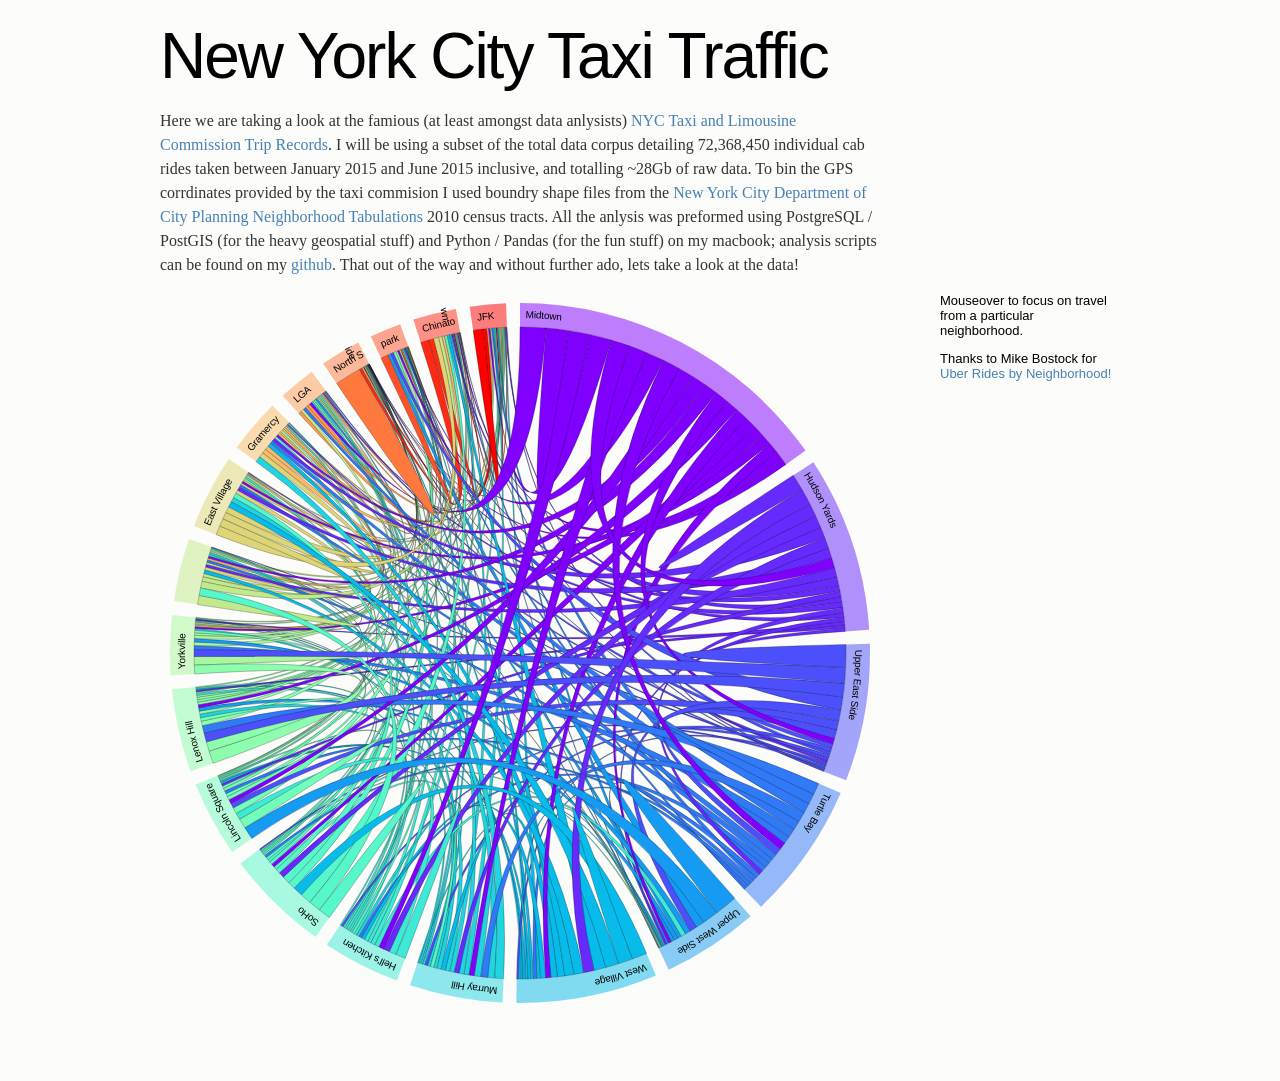
==== html/chord_example/chord.html @ 4a76f4fc "Added intro info" ====
<!DOCTYPE html>
<meta charset="utf-8">
<title>NYC Traffic Analysis</title>
<style>

@import url(style.css);
 
#circle circle {
fill: none;
pointer-events: all;
}
 
.group path {
fill-opacity: .5;
}
 
path.chord {
stroke: #000;
stroke-width: .25px;
}
 
#circle:hover path.fade {
display: none;
}
 
</style>
 
 
<h1>New York City Taxi Traffic</h1>

<p>
Here we are taking a look at the famious (at least amongst data anlysists) <a href=http://www.nyc.gov/html/tlc/html/about/trip_record_data.shtml> NYC Taxi and Limousine Commission Trip Records</a>. I will be using a subset of the total data corpus detailing 72,368,450 individual cab rides taken between January 2015 and June 2015 inclusive, and totalling ~28Gb of raw data. To bin the GPS corrdinates provided by the taxi commision I used boundry shape files from the <a href='http://www1.nyc.gov/site/planning/data-maps/open-data.page#other'>New York City Department of City Planning Neighborhood Tabulations</a> 2010 census tracts. All the anlysis was preformed using PostgreSQL / PostGIS (for the heavy geospatial stuff) and Python / Pandas (for the fun stuff) on my macbook; analysis scripts can be found on my <a href='https://github.com/jfried23/nyc_taxi'>github</a>. That out of the way and without further ado, lets take a look at the data!     
</p>
 
<div id = 'chord'>
	<aside>Mouseover to focus on travel from a particular neighborhood.
	<p>Thanks to Mike Bostock for <a href="http://bost.ocks.org/mike/uberdata/">Uber Rides by Neighborhood!</a></p>
	</aside>
 </div>
 
<script src="./d3.v3.min.js"></script>
<script>
 
	var width = 720,
	height = 720,
	outerRadius = Math.min(width, height) / 2 - 10,
	innerRadius = outerRadius - 24;
 
	var formatPercent = d3.format(".1%");
 
	var arc = d3.svg.arc()
				.innerRadius(innerRadius)
				.outerRadius(outerRadius);
 
	var layout = d3.layout.chord()
				   .padding(.04)
				   .sortSubgroups(d3.descending)
				   .sortChords(d3.ascending);
 
var path = d3.svg.chord()
.radius(innerRadius);
 
var svg = d3.select("#chord").append("svg")
.attr("width", width)
.attr("height", height)
.append("g")
.attr("id", "circle")
.attr("transform", "translate(" + width / 2 + "," + height / 2 + ")");
 
svg.append("circle")
.attr("r", outerRadius);
 
d3.csv("borro.csv", function(cities) {
d3.json("matrix.json", function(matrix) {
 
// Compute the chord layout.
layout.matrix(matrix);
 
// Add a group per neighborhood.
var group = svg.selectAll(".group")
.data(layout.groups)
.enter().append("g")
.attr("class", "group")
.on("mouseover", mouseover);
 
// Add a mouseover title.
 group.append("title").text(function(d, i) {
 return cities[i].name + ": " + formatPercent(d.value) + " of origins";
 });
 
// Add the group arc.
var groupPath = group.append("path")
.attr("id", function(d, i) { return "group" + i; })
.attr("d", arc)
.style("fill", function(d, i) { return cities[i].color; });
 
// Add a text label.
var groupText = group.append("text")
.attr("x", 6)
.attr("dy", 15);
 
groupText.append("textPath")
.attr("xlink:href", function(d, i) { return "#group" + i; })
.text(function(d, i) { return cities[i].name; });
 
// Remove the labels that don't fit. :(
groupText.filter(function(d, i) { return groupPath[0][i].getTotalLength() / 2 - 16 < this.getComputedTextLength(); })
.remove();
 
// Add the chords.
var chord = svg.selectAll(".chord")
.data(layout.chords)
.enter().append("path")
.attr("class", "chord")
.style("fill", function(d) { return cities[d.source.index].color; })
.attr("d", path);
 
// Add an elaborate mouseover title for each chord.
 chord.append("title").text(function(d) {
 return cities[d.source.index].name
 + " → " + cities[d.target.index].name
 + ": " + formatPercent(d.source.value)
 + "\n" + cities[d.target.index].name
 + " → " + cities[d.source.index].name
 + ": " + formatPercent(d.target.value);
 });
 
function mouseover(d, i) {
chord.classed("fade", function(p) {
return p.source.index != i
&& p.target.index != i;
});
}
});
});
 
</script>
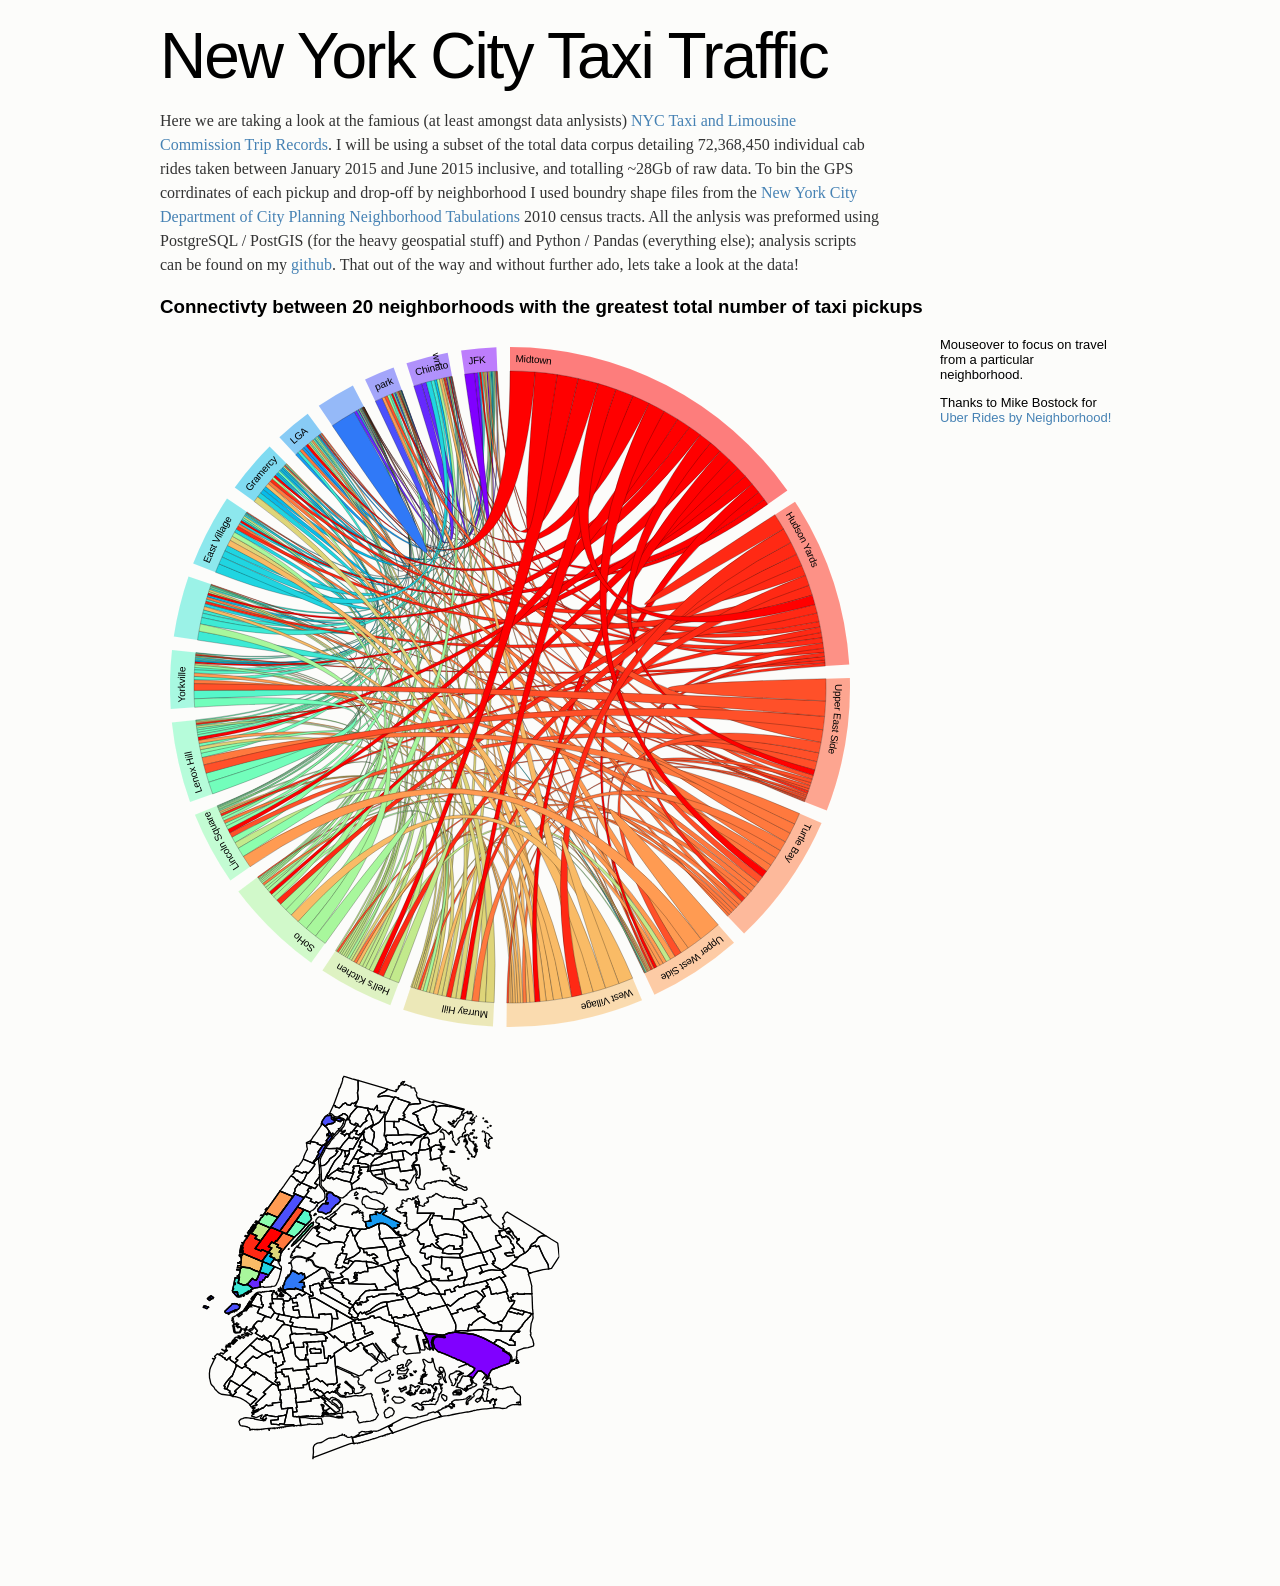
==== commit 4d04d252: "added map" ====
--- a/html/chord_example/chord.html
+++ b/html/chord_example/chord.html
@@ -29,20 +29,31 @@
 <h1>New York City Taxi Traffic</h1>
 
 <p>
-Here we are taking a look at the famious (at least amongst data anlysists) <a href=http://www.nyc.gov/html/tlc/html/about/trip_record_data.shtml> NYC Taxi and Limousine Commission Trip Records</a>. I will be using a subset of the total data corpus detailing 72,368,450 individual cab rides taken between January 2015 and June 2015 inclusive, and totalling ~28Gb of raw data. To bin the GPS corrdinates provided by the taxi commision I used boundry shape files from the <a href='http://www1.nyc.gov/site/planning/data-maps/open-data.page#other'>New York City Department of City Planning Neighborhood Tabulations</a> 2010 census tracts. All the anlysis was preformed using PostgreSQL / PostGIS (for the heavy geospatial stuff) and Python / Pandas (for the fun stuff) on my macbook; analysis scripts can be found on my <a href='https://github.com/jfried23/nyc_taxi'>github</a>. That out of the way and without further ado, lets take a look at the data!     
+Here we are taking a look at the famious (at least amongst data anlysists) <a href=http://www.nyc.gov/html/tlc/html/about/trip_record_data.shtml> NYC Taxi and Limousine Commission Trip Records</a>. I will be using a subset of the total data corpus detailing 72,368,450 individual cab rides taken between January 2015 and June 2015 inclusive, and totalling ~28Gb of raw data. To bin the GPS corrdinates of each pickup and drop-off by neighborhood I used boundry shape files from the <a href='http://www1.nyc.gov/site/planning/data-maps/open-data.page#other'>New York City Department of City Planning Neighborhood Tabulations</a> 2010 census tracts. All the anlysis was preformed using PostgreSQL / PostGIS (for the heavy geospatial stuff) and Python / Pandas (everything else); analysis scripts can be found on my <a href='https://github.com/jfried23/nyc_taxi'>github</a>. That out of the way and without further ado, lets take a look at the data!     
 </p>
  
+ <div id = 'ntrips'>
+ </div>
+
 <div id = 'chord'>
+	<h3>Connectivty between 20 neighborhoods with the greatest total number of taxi pickups</h3> 
 	<aside>Mouseover to focus on travel from a particular neighborhood.
+	<p>
 	<p>Thanks to Mike Bostock for <a href="http://bost.ocks.org/mike/uberdata/">Uber Rides by Neighborhood!</a></p>
+	</p>
 	</aside>
  </div>
+
+ <img src="mapTop20.svg" align='center',width="700">
+
+</p>
+
  
 <script src="./d3.v3.min.js"></script>
 <script>
  
-	var width = 720,
-	height = 720,
+	var width =700,
+	height = 700,
 	outerRadius = Math.min(width, height) / 2 - 10,
 	innerRadius = outerRadius - 24;
  
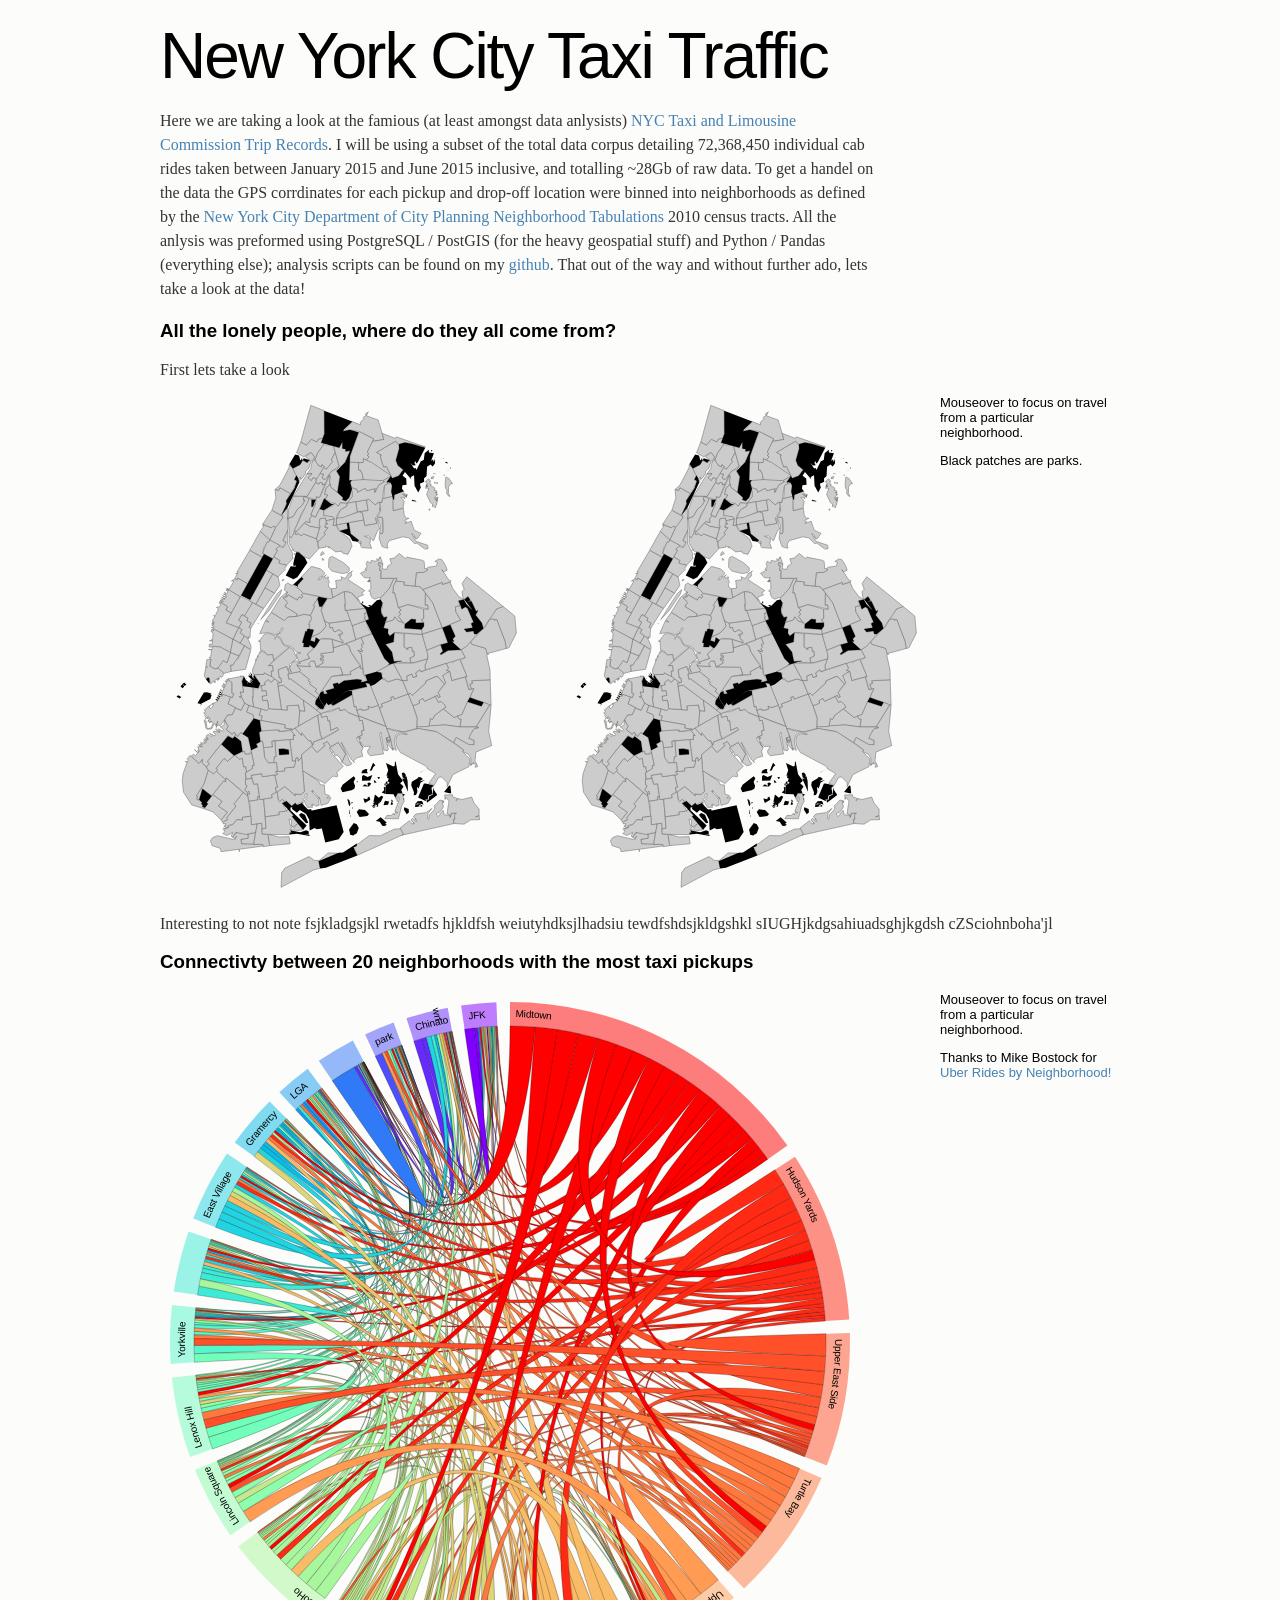
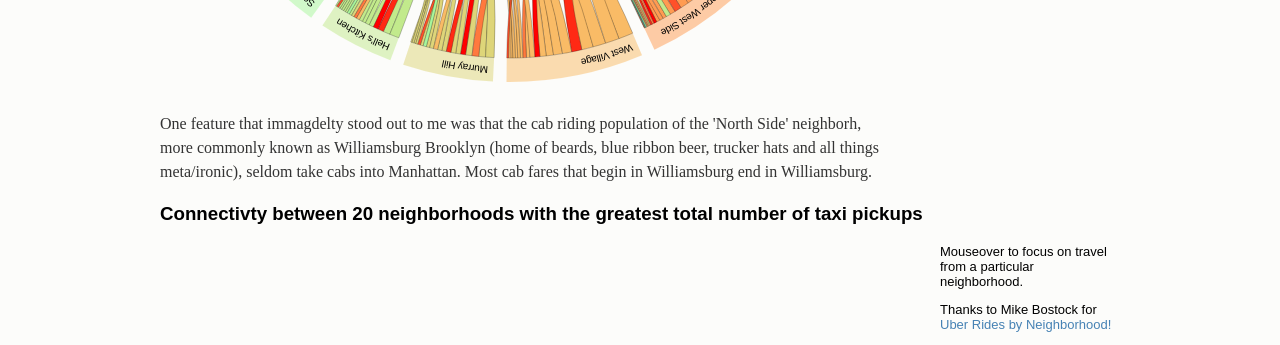
==== commit 27bef1fc: "Added data to make netflux map" ====
--- a/html/chord_example/chord.html
+++ b/html/chord_example/chord.html
@@ -22,20 +22,71 @@
 #circle:hover path.fade {
 display: none;
 }
- 
+
+
+ 	path.default 
+	{
+       		stroke-width: 0.5px;
+		fill: #ccc;
+  		stroke: #666
+ 	 }
+	path.selected
+	{
+	    stroke: black;
+    	stroke-width: 2.5px;
+		fill: #ccc;
+	}
+	path.park
+	{
+	    stroke: black;
+    	stroke-width: 2.5px;
+		fill: #F2F2F2;
+	}
+
+
+
 </style>
  
  
 <h1>New York City Taxi Traffic</h1>
 
 <p>
-Here we are taking a look at the famious (at least amongst data anlysists) <a href=http://www.nyc.gov/html/tlc/html/about/trip_record_data.shtml> NYC Taxi and Limousine Commission Trip Records</a>. I will be using a subset of the total data corpus detailing 72,368,450 individual cab rides taken between January 2015 and June 2015 inclusive, and totalling ~28Gb of raw data. To bin the GPS corrdinates of each pickup and drop-off by neighborhood I used boundry shape files from the <a href='http://www1.nyc.gov/site/planning/data-maps/open-data.page#other'>New York City Department of City Planning Neighborhood Tabulations</a> 2010 census tracts. All the anlysis was preformed using PostgreSQL / PostGIS (for the heavy geospatial stuff) and Python / Pandas (everything else); analysis scripts can be found on my <a href='https://github.com/jfried23/nyc_taxi'>github</a>. That out of the way and without further ado, lets take a look at the data!     
+Here we are taking a look at the famious (at least amongst data anlysists) <a href=http://www.nyc.gov/html/tlc/html/about/trip_record_data.shtml> NYC Taxi and Limousine Commission Trip Records</a>. I will be using a subset of the total data corpus detailing 72,368,450 individual cab rides taken between January 2015 and June 2015 inclusive, and totalling ~28Gb of raw data. To get a handel on the data the GPS corrdinates for each pickup and drop-off location were binned into neighborhoods as defined by the <a href='http://www1.nyc.gov/site/planning/data-maps/open-data.page#other'>New York City Department of City Planning Neighborhood Tabulations</a> 2010 census tracts. All the anlysis was preformed using PostgreSQL / PostGIS (for the heavy geospatial stuff) and Python / Pandas (everything else); analysis scripts can be found on my <a href='https://github.com/jfried23/nyc_taxi'>github</a>. That out of the way and without further ado, lets take a look at the data!     
 </p>
- 
- <div id = 'ntrips'>
+
+
+<div id = 'map'>
+	<h3>All the lonely people, where do they all come from?</h3> 
+	<p>
+	First lets take a look
+	</p>
+	<aside>Mouseover to focus on travel from a particular neighborhood.
+	<p>
+	<p>Black patches are parks.</a></p>
+	</p>
+	</aside>
  </div>
 
+<div>
+<p> Interesting to not note fsjkladgsjkl rwetadfs hjkldfsh weiutyhdksjlhadsiu tewdfshdsjkldgshkl sIUGHjkdgsahiuadsghjkgdsh cZSciohnboha'jl </p>
+</div>
+
+
 <div id = 'chord'>
+	<h3>Connectivty between 20 neighborhoods with the most taxi pickups</h3> 
+	<aside>Mouseover to focus on travel from a particular neighborhood.
+	<p>
+	<p>Thanks to Mike Bostock for <a href="http://bost.ocks.org/mike/uberdata/">Uber Rides by Neighborhood!</a></p>
+	</p>
+	</aside>
+ </div>
+
+<p>
+One feature that immagdelty stood out to me was that the cab riding population of the 'North Side' neighborh, more commonly known as Williamsburg Brooklyn (home of beards, blue ribbon beer, trucker hats and all things meta/ironic), seldom take cabs into Manhattan. Most cab fares that begin in Williamsburg end in Williamsburg. 
+</p>
+
+
+<div id = 'new'>
 	<h3>Connectivty between 20 neighborhoods with the greatest total number of taxi pickups</h3> 
 	<aside>Mouseover to focus on travel from a particular neighborhood.
 	<p>
@@ -44,12 +95,116 @@
 	</aside>
  </div>
 
- <img src="mapTop20.svg" align='center',width="700">
-
-</p>
-
- 
-<script src="./d3.v3.min.js"></script>
+
+<script src="topojson.v1.min.js"></script>
+<script src="d3.v3.min.js"></script>
+
+<!-- Code to make the nyc area map-->
+<script>
+            //Width and height
+	    	var sl = 2;
+            var w = 200*sl;
+            var h = 250*sl;
+
+            //Define map projection
+            var projection = d3.geo.mercator()
+                                   .translate([w/2, h/2])
+                                   .scale([28000*sl]);
+
+            //Define path generator
+            var coast = d3.geo.path()
+                             .projection(projection);
+
+            //Create SVG element
+            var svgmp = d3.select("#map")
+                          .append('svg')
+			.attr('class', 'nymap')
+                        .attr("width", w)
+                        .attr("height", h);
+
+            //Load in GeoJSON data
+            d3.json("boro_simple.json", function(json) {
+	
+		var center = d3.geo.centroid(json);
+		projection.center( [-73.86, 40.73] );
+
+                //Bind data and create one path per GeoJSON feature
+               svgmp.selectAll("path")
+                   .data(json.features)
+                   .enter()
+                   .append("path")
+                   .attr("d", coast)
+		   .filter( function(d){ if ( d.properties.ntaname.includes('park-') == true )
+		   							{
+		   								d3.select('this').attr("class", 'park');
+		   								return false;
+		   							}
+		   							else {return true;}	; 
+		   						} )
+
+		   .attr('id', function(d){ return d.properties.ntaname; } )
+           .attr('class','default')
+		   .on('mouseover',function(d){  d3.select(this).attr('class','selected')} )
+		   .on('mouseout', function(d){  d3.select(this).attr('class','default') } ); 
+		 
+		
+	            });
+</script>
+
+<script>
+            //Width and height
+	    	var sl = 2;
+            var w = 200*sl;
+            var h = 250*sl;
+
+            //Define map projection
+            var projection = d3.geo.mercator()
+                                   .translate([w/2, h/2])
+                                   .scale([28000*sl]);
+
+            //Define path generator
+            var coast = d3.geo.path()
+                             .projection(projection);
+
+            //Create SVG element
+            var svgmp2 = d3.select("#map")
+                          .append("svg")
+			.attr('class', 'nymap')
+                        .attr("width", w)
+                        .attr("height", h);
+
+            //Load in GeoJSON data
+            d3.json("boro_simple.json", function(json) {
+	
+		var center = d3.geo.centroid(json);
+		projection.center( [-73.86, 40.73] );
+
+                //Bind data and create one path per GeoJSON feature
+               svgmp2.selectAll("path")
+                   .data(json.features)
+                   .enter()
+                   .append("path")
+                   .attr("d", coast)
+                   .filter( function(d){ if ( d.properties.ntaname.includes('park-') == true )
+		   							{
+		   								d3.select('this').attr("class", 'park');
+		   								return false;
+		   							}
+		   							else {return true;}	; 
+		   						} )
+		   .filter( function(d){ return ! d.properties.ntaname.includes('park-'); } )
+		   .attr('id', function(d){ return d.properties.ntaname; } )
+           .attr('class','default')
+		   .on('mouseover',function(d){  d3.select(this).attr('class','selected')} )
+		   .on('mouseout', function(d){  d3.select(this).attr('class','default') } ); 
+		 
+		
+	            });
+</script>
+
+
+
+<!-- generate chorde diagam below -->
 <script>
  
 	var width =700,
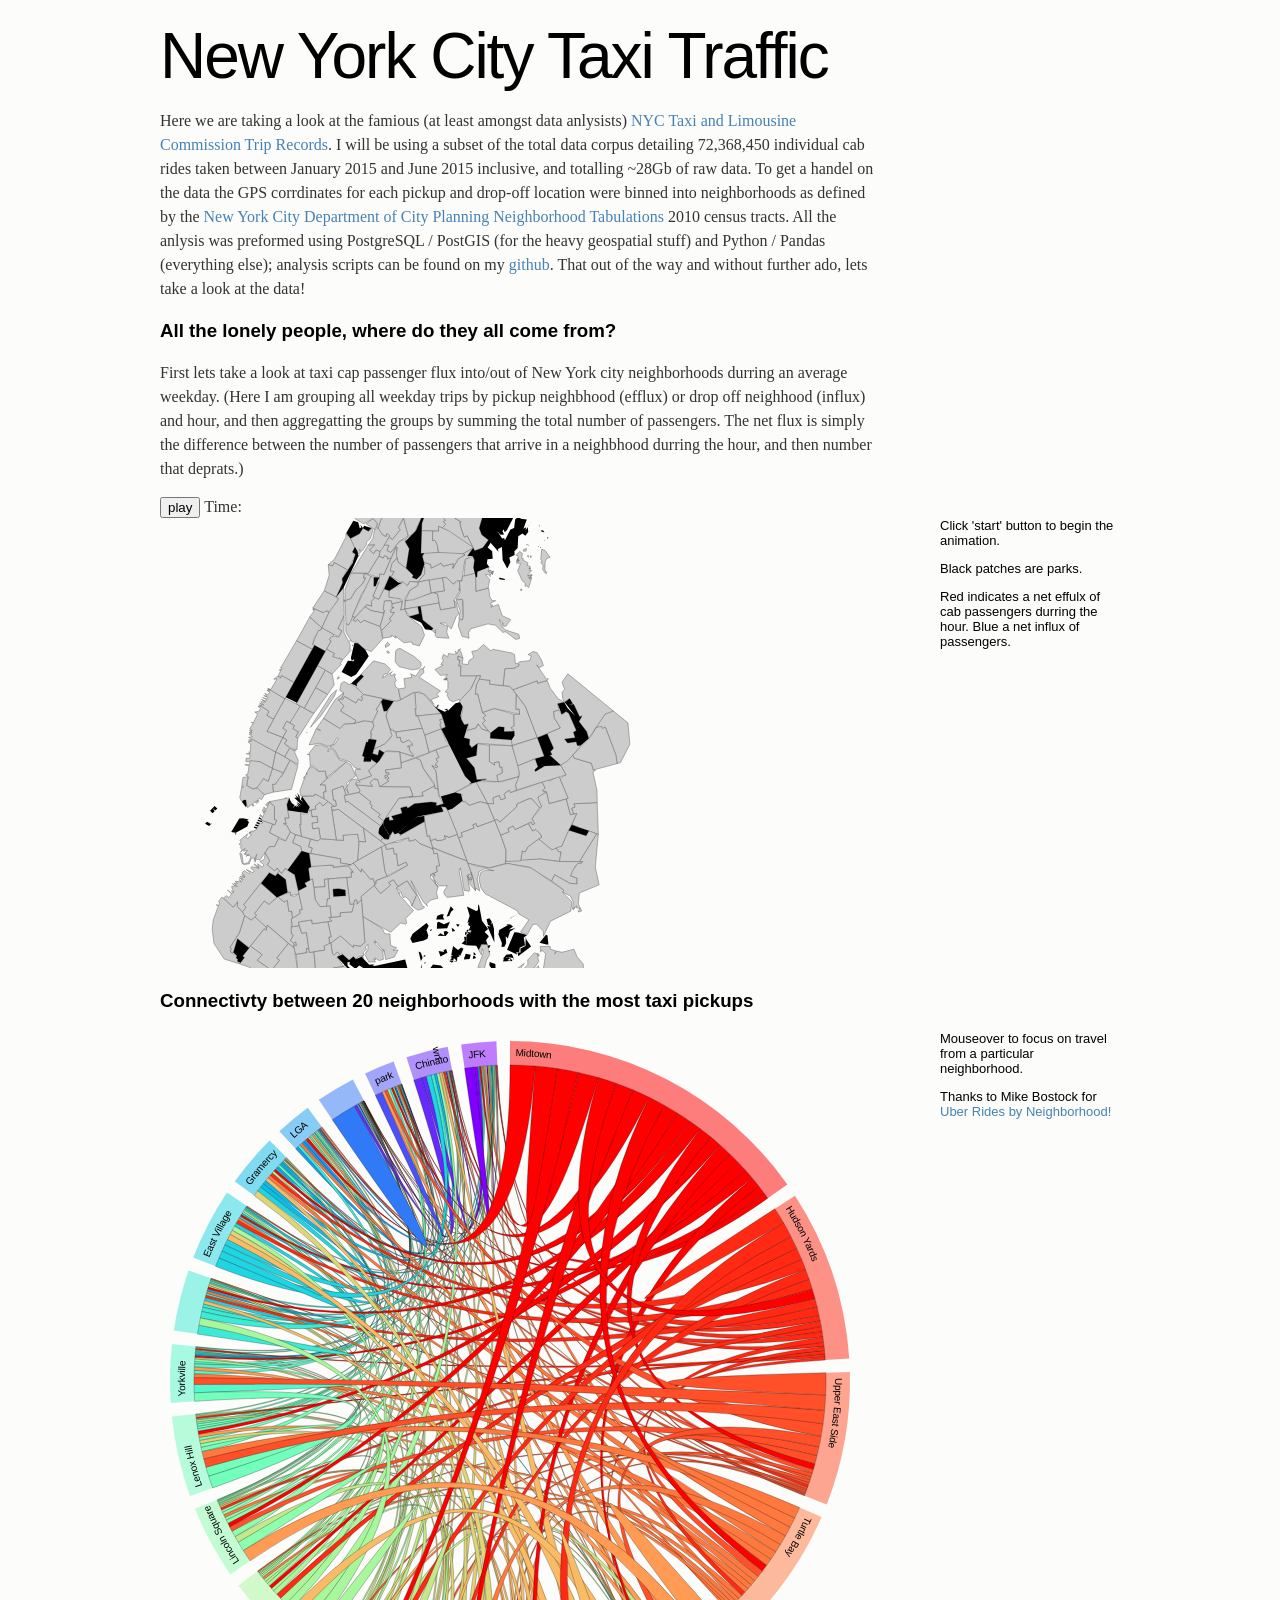
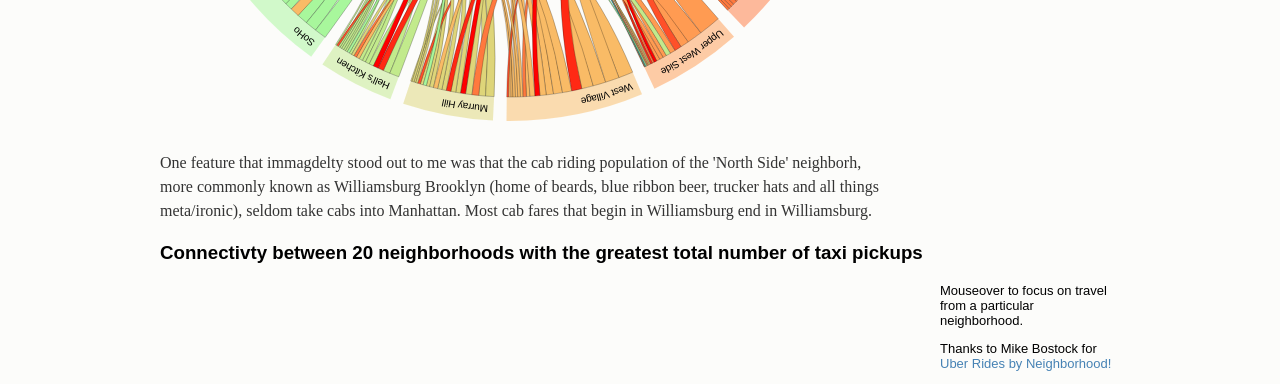
==== commit bbb52467: "working time map" ====
--- a/html/chord_example/chord.html
+++ b/html/chord_example/chord.html
@@ -54,22 +54,29 @@
 Here we are taking a look at the famious (at least amongst data anlysists) <a href=http://www.nyc.gov/html/tlc/html/about/trip_record_data.shtml> NYC Taxi and Limousine Commission Trip Records</a>. I will be using a subset of the total data corpus detailing 72,368,450 individual cab rides taken between January 2015 and June 2015 inclusive, and totalling ~28Gb of raw data. To get a handel on the data the GPS corrdinates for each pickup and drop-off location were binned into neighborhoods as defined by the <a href='http://www1.nyc.gov/site/planning/data-maps/open-data.page#other'>New York City Department of City Planning Neighborhood Tabulations</a> 2010 census tracts. All the anlysis was preformed using PostgreSQL / PostGIS (for the heavy geospatial stuff) and Python / Pandas (everything else); analysis scripts can be found on my <a href='https://github.com/jfried23/nyc_taxi'>github</a>. That out of the way and without further ado, lets take a look at the data!     
 </p>
 
-
-<div id = 'map'>
-	<h3>All the lonely people, where do they all come from?</h3> 
-	<p>
-	First lets take a look
+<h3>All the lonely people, where do they all come from?</h3> 
+      	<p>
+	First lets take a look at taxi cap passenger flux into/out of New York city neighborhoods durring an average weekday. (Here I am grouping all weekday trips by pickup neighbhood (efflux) or drop off neighhood (influx) and hour, and then aggregatting the groups by summing the total number of passengers. The net flux is simply the difference between the number of passengers that arrive in a neighbhood durring the hour, and then number that deprats.)  
+
+  <div id="wrapper"> 
+        
 	</p>
-	<aside>Mouseover to focus on travel from a particular neighborhood.
+       <button width =50 id="play">play</button> 
+      <span id="clock">Time: </span>
+	<aside>Click 'start' button to begin the animation.
 	<p>
 	<p>Black patches are parks.</a></p>
+	<p>Red indicates a net effulx of cab passengers durring the hour. Blue a net influx of passengers.
+	</a></p>
 	</p>
 	</aside>
+	<div id="map_area"></div>
  </div>
 
-<div>
-<p> Interesting to not note fsjkladgsjkl rwetadfs hjkldfsh weiutyhdksjlhadsiu tewdfshdsjkldgshkl sIUGHjkdgsahiuadsghjkgdsh cZSciohnboha'jl </p>
-</div>
+
+<p> 
+</p>
+
 
 
 <div id = 'chord'>
@@ -101,105 +108,146 @@
 
 <!-- Code to make the nyc area map-->
 <script>
-            //Width and height
-	    	var sl = 2;
-            var w = 200*sl;
-            var h = 250*sl;
+  //globals
+var width, height, projection, path, graticule, svg, attributeArray = [], currentAttribute = 0, playing = false;
+
+var color = d3.scale.linear()
+   .domain([-.8, 0, .8])
+   .range(["red", 'white',  "blue"])
+
+            var w = 500;
+            var h = 450;
 
             //Define map projection
             var projection = d3.geo.mercator()
                                    .translate([w/2, h/2])
-                                   .scale([28000*sl]);
+                                   .scale([70000])
+                                   .center( [-73.88, 40.74] );
+                                   
 
             //Define path generator
             var coast = d3.geo.path()
-                             .projection(projection);
+                              .projection(projection);
 
             //Create SVG element
-            var svgmp = d3.select("#map")
-                          .append('svg')
-			.attr('class', 'nymap')
-                        .attr("width", w)
-                        .attr("height", h);
-
-            //Load in GeoJSON data
-            d3.json("boro_simple.json", function(json) {
-	
-		var center = d3.geo.centroid(json);
-		projection.center( [-73.86, 40.73] );
+            var map_obj = d3.select("#map_area")
+                            .append('svg')
+                            .attr('class', 'nymap')
+                            .attr("width", w)
+                            .attr("height", h);
+  loadData();  // let's load our data next
+
+
+
+function loadData() {
+
+  d3.json("boro_simple.json", function(error1, data1) { 
+  d3.csv("weekday_flux.csv", function(error2, data2) {
+  
+    processData( data1, data2 );
+
+  });
+  });
+};
+
+
+function processData(map,flux) 
+{
+  // function accepts any errors from the queue function as first argument, then
+  // each data object in the order of chained defer() methods above
+  //here we bind the data from the csv to the geojson data in features[i].properties.data
+ 
+  for ( var i in map.features) 
+  {
+  for ( var j in flux )
+    {
+      if (flux[j].id ==  map.features[i].properties.ntaname)
+      {
+        map.features[i].properties.data = flux[j];
+        break;
+      }
+    }
+  }
+ 
+  drawMap( map );
+ };  
+
+
+function drawMap( map)
+{
+
 
                 //Bind data and create one path per GeoJSON feature
-               svgmp.selectAll("path")
-                   .data(json.features)
-                   .enter()
-                   .append("path")
-                   .attr("d", coast)
-		   .filter( function(d){ if ( d.properties.ntaname.includes('park-') == true )
-		   							{
-		   								d3.select('this').attr("class", 'park');
-		   								return false;
-		   							}
-		   							else {return true;}	; 
-		   						} )
-
-		   .attr('id', function(d){ return d.properties.ntaname; } )
-           .attr('class','default')
-		   .on('mouseover',function(d){  d3.select(this).attr('class','selected')} )
-		   .on('mouseout', function(d){  d3.select(this).attr('class','default') } ); 
-		 
-		
-	            });
-</script>
-
-<script>
-            //Width and height
-	    	var sl = 2;
-            var w = 200*sl;
-            var h = 250*sl;
-
-            //Define map projection
-            var projection = d3.geo.mercator()
-                                   .translate([w/2, h/2])
-                                   .scale([28000*sl]);
-
-            //Define path generator
-            var coast = d3.geo.path()
-                             .projection(projection);
-
-            //Create SVG element
-            var svgmp2 = d3.select("#map")
-                          .append("svg")
-			.attr('class', 'nymap')
-                        .attr("width", w)
-                        .attr("height", h);
-
-            //Load in GeoJSON data
-            d3.json("boro_simple.json", function(json) {
-	
-		var center = d3.geo.centroid(json);
-		projection.center( [-73.86, 40.73] );
-
-                //Bind data and create one path per GeoJSON feature
-               svgmp2.selectAll("path")
-                   .data(json.features)
+
+
+                  map_obj.selectAll("path")
+                   .data(map.features)
                    .enter()
                    .append("path")
                    .attr("d", coast)
                    .filter( function(d){ if ( d.properties.ntaname.includes('park-') == true )
-		   							{
-		   								d3.select('this').attr("class", 'park');
-		   								return false;
-		   							}
-		   							else {return true;}	; 
-		   						} )
-		   .filter( function(d){ return ! d.properties.ntaname.includes('park-'); } )
-		   .attr('id', function(d){ return d.properties.ntaname; } )
+                    {
+                      d3.select('this').style("fill", 'whilte');
+                      return false;
+                    }
+                    else {return true;} ; 
+                  } )
+       .filter( function(d){ return ! d.properties.ntaname.includes('park-'); } )
+       .attr('id', function(d){ return d.properties.ntacode; } )
            .attr('class','default')
-		   .on('mouseover',function(d){  d3.select(this).attr('class','selected')} )
-		   .on('mouseout', function(d){  d3.select(this).attr('class','default') } ); 
-		 
+       .on('mouseover',function(d){  d3.select(this).attr('class','selected')} )
+       .on('mouseout', function(d){  d3.select(this).attr('class','default') } ); 
+	
+	animateMap( map );
+
+}
+
+function setColor( map, time )
+{	
+	for( var i in map.features )
+	{
 		
-	            });
+		var id = map.features[i].properties.ntacode;
+		console.log( id )
+		d3.select( '#' + id )
+                  .transition() 
+                  .duration(250)
+                  .style('fill', color(map.features[i].properties.data[time]) );
+	}
+}
+
+
+function animateMap(map) {
+
+  var timer;  // create timer object
+  d3.select('#play')  
+    .on('click', function() {  // when user clicks the play button
+      if(playing == false) {  // if the map is currently playing
+        timer = setInterval(function(){   // set a JS interval
+          if(currentAttribute < 24) {  
+              currentAttribute +=1;  // increment the current attribute counter
+          } else {
+              currentAttribute = 1;  // or reset it to zero
+          }
+          setColor(map, currentAttribute);  // update the representation of the map
+
+	var tt ="" 
+	 if ( currentAttribute > 12 ) { tt = currentAttribute-12 + " PM" }
+          else { tt = currentAttribute + " AM " };
+ 
+          d3.select('#clock').html("Time: " + tt);  // update the clock
+        }, 2000);
+      
+        d3.select(this).html('stop');  // change the button label to stop
+        playing = true;   // change the status of the animation
+      } else {    // else if is currently playing
+        clearInterval(timer);   // stop the animation by clearing the interval
+        d3.select(this).html('play');   // change the button label to play
+        playing = false;   // change the status again
+      }
+  });
+}
+  
 </script>
 
 
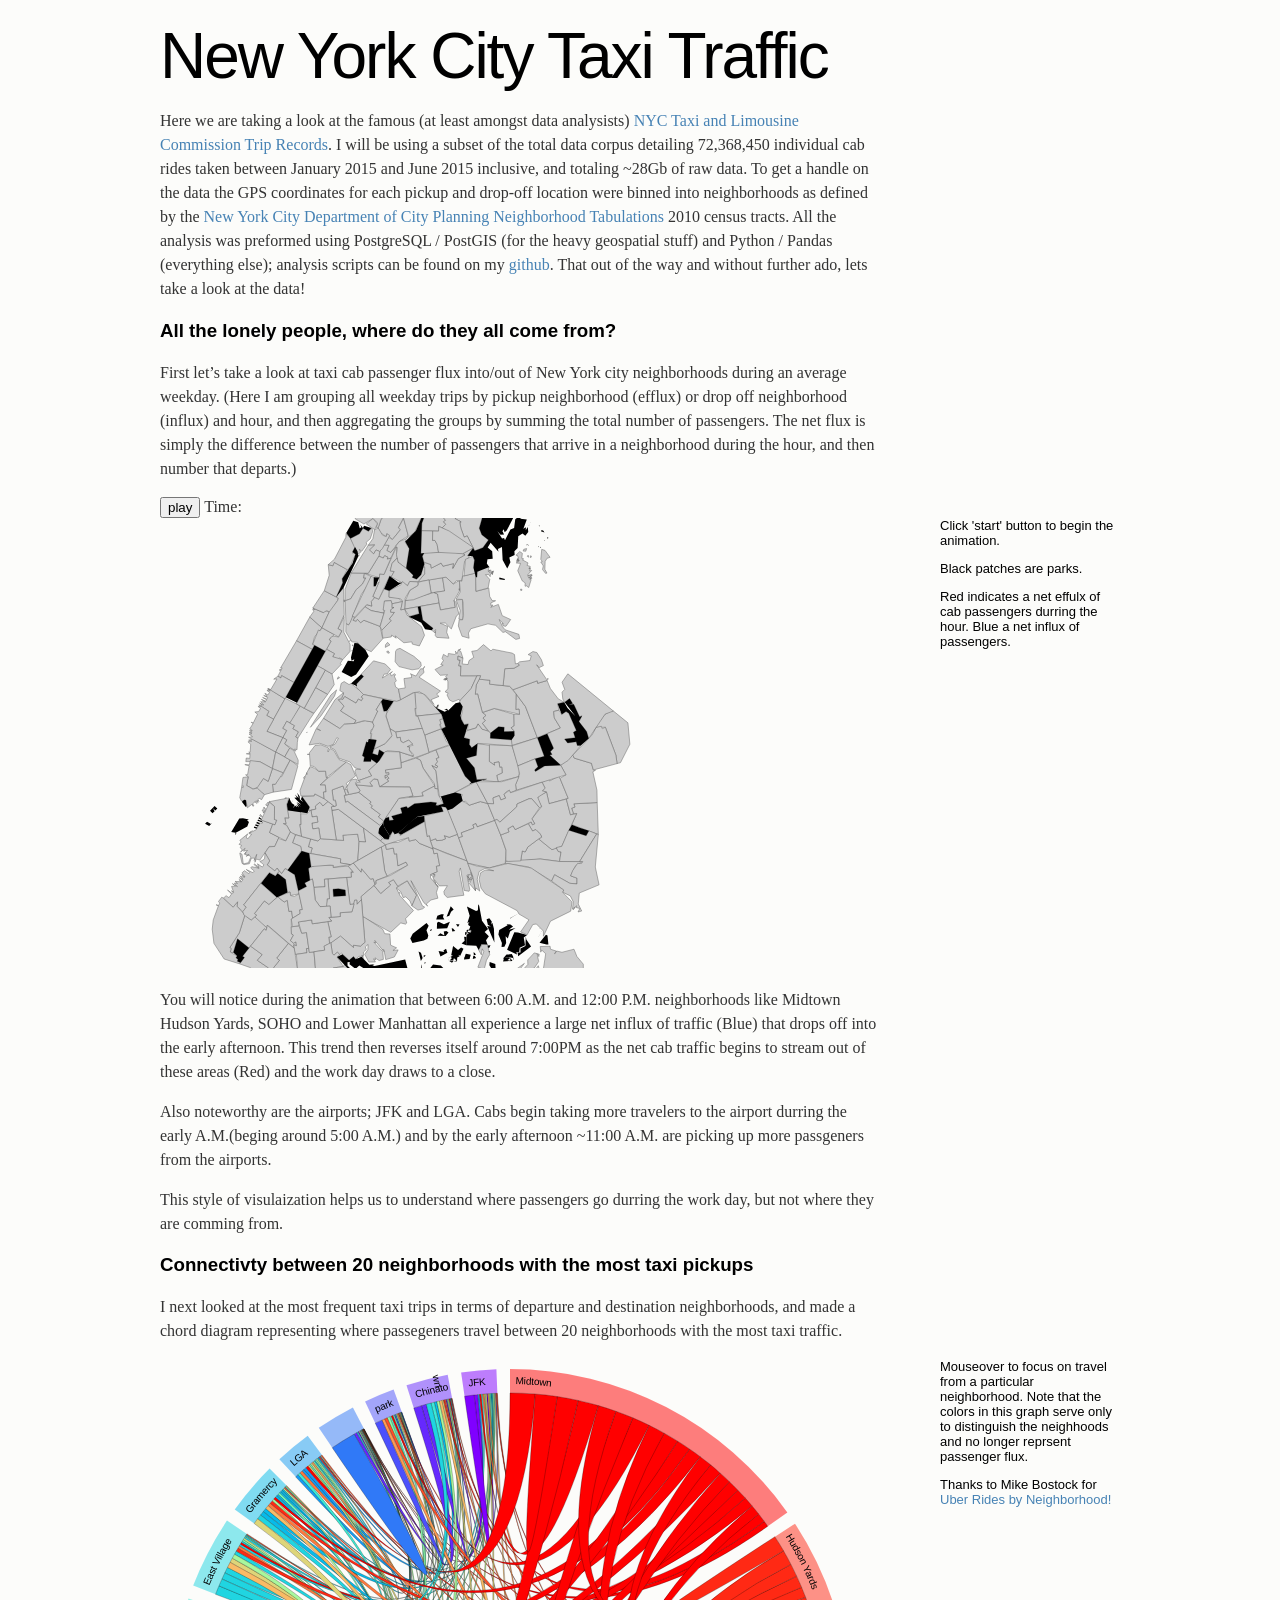
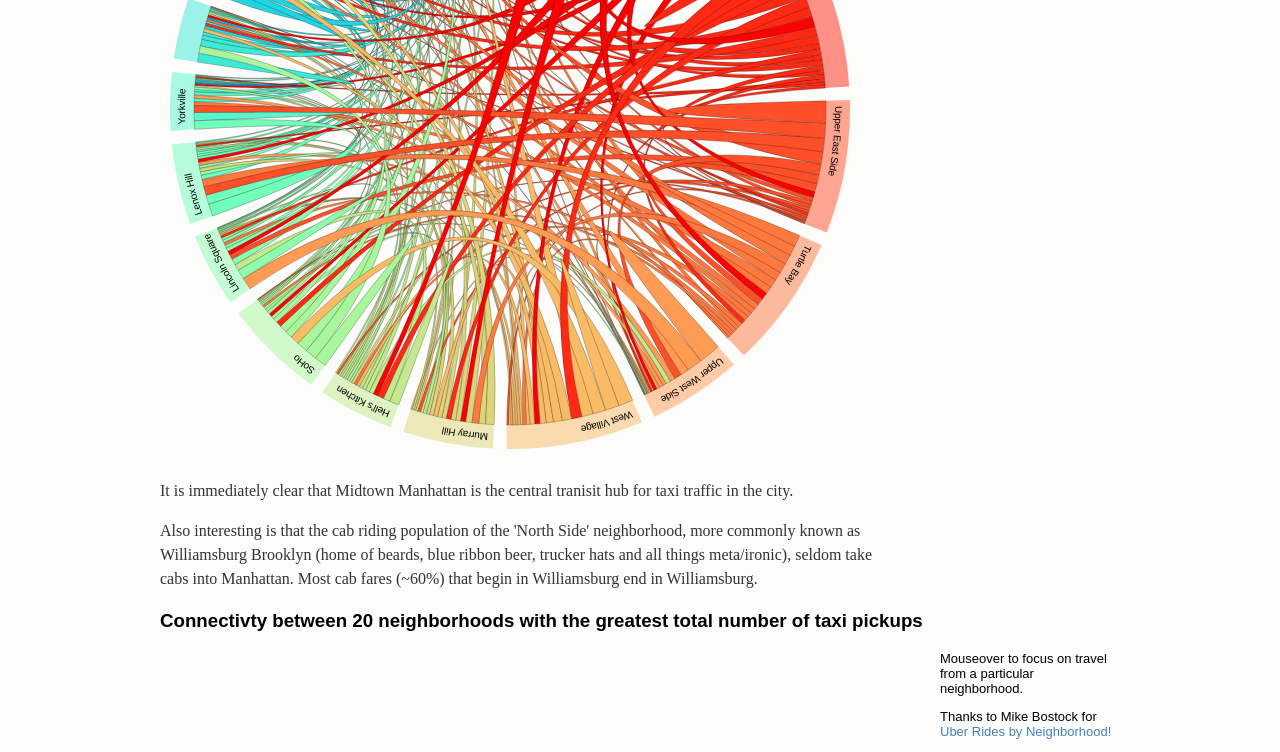
==== commit c125720a: "added text to page" ====
--- a/html/chord_example/chord.html
+++ b/html/chord_example/chord.html
@@ -17,6 +17,19 @@
 path.chord {
 stroke: #000;
 stroke-width: .25px;
+}
+
+div.tooltip {
+    position: absolute;
+    text-align: center;
+    width: 120px;
+    height: 40px;
+    padding: 2px;
+    font: 12px sans-serif;
+    background: lightsteelblue;
+    border: 0px;
+    border-radius: 8px;
+    pointer-events: none;
 }
  
 #circle:hover path.fade {
@@ -51,13 +64,12 @@
 <h1>New York City Taxi Traffic</h1>
 
 <p>
-Here we are taking a look at the famious (at least amongst data anlysists) <a href=http://www.nyc.gov/html/tlc/html/about/trip_record_data.shtml> NYC Taxi and Limousine Commission Trip Records</a>. I will be using a subset of the total data corpus detailing 72,368,450 individual cab rides taken between January 2015 and June 2015 inclusive, and totalling ~28Gb of raw data. To get a handel on the data the GPS corrdinates for each pickup and drop-off location were binned into neighborhoods as defined by the <a href='http://www1.nyc.gov/site/planning/data-maps/open-data.page#other'>New York City Department of City Planning Neighborhood Tabulations</a> 2010 census tracts. All the anlysis was preformed using PostgreSQL / PostGIS (for the heavy geospatial stuff) and Python / Pandas (everything else); analysis scripts can be found on my <a href='https://github.com/jfried23/nyc_taxi'>github</a>. That out of the way and without further ado, lets take a look at the data!     
+Here we are taking a look at the famous (at least amongst data analysists) <a href=http://www.nyc.gov/html/tlc/html/about/trip_record_data.shtml> NYC Taxi and Limousine Commission Trip Records</a>. I will be using a subset of the total data corpus detailing 72,368,450 individual cab rides taken between January 2015 and June 2015 inclusive, and totaling ~28Gb of raw data. To get a handle on the data the GPS coordinates for each pickup and drop-off location were binned into neighborhoods as defined by the <a href='http://www1.nyc.gov/site/planning/data-maps/open-data.page#other'>New York City Department of City Planning Neighborhood Tabulations</a> 2010 census tracts. All the analysis was preformed using PostgreSQL / PostGIS (for the heavy geospatial stuff) and Python / Pandas (everything else); analysis scripts can be found on my <a href='https://github.com/jfried23/nyc_taxi'>github</a>. That out of the way and without further ado, lets take a look at the data!     
 </p>
 
 <h3>All the lonely people, where do they all come from?</h3> 
       	<p>
-	First lets take a look at taxi cap passenger flux into/out of New York city neighborhoods durring an average weekday. (Here I am grouping all weekday trips by pickup neighbhood (efflux) or drop off neighhood (influx) and hour, and then aggregatting the groups by summing the total number of passengers. The net flux is simply the difference between the number of passengers that arrive in a neighbhood durring the hour, and then number that deprats.)  
-
+First let’s take a look at taxi cab passenger flux into/out of New York city neighborhoods during an average weekday. (Here I am grouping all weekday trips by pickup neighborhood (efflux) or drop off neighborhood (influx) and hour, and then aggregating the groups by summing the total number of passengers. The net flux is simply the difference between the number of passengers that arrive in a neighborhood during the hour, and then number that departs.)	  
   <div id="wrapper"> 
         
 	</p>
@@ -75,21 +87,36 @@
 
 
 <p> 
+You will notice during the animation that between 6:00 A.M. and 12:00 P.M. neighborhoods like Midtown Hudson Yards, SOHO and Lower Manhattan all experience a large net influx of traffic (Blue) that drops off into the early afternoon. This trend then reverses itself around 7:00PM as the net cab traffic begins to stream out of these areas (Red) and the work day draws to a close.    
+</p>
+
+<p>
+Also noteworthy are the airports; JFK and LGA. Cabs begin taking more travelers to the airport durring the early A.M.(beging around 5:00 A.M.) and by the early afternoon ~11:00 A.M. are picking up more passgeners from the airports.
+</p>
+
+<p>
+This style of visulaization helps us to understand where passengers go durring the work day, but not where they are comming from.
+</p>
+<h3>Connectivty between 20 neighborhoods with the most taxi pickups</h3> 
+
+<p>
+I next looked at the most frequent taxi trips in terms of departure and destination neighborhoods, and made a chord diagram representing where passegeners travel between 20 neighborhoods with the most taxi traffic.   
 </p>
 
 
 
 <div id = 'chord'>
-	<h3>Connectivty between 20 neighborhoods with the most taxi pickups</h3> 
-	<aside>Mouseover to focus on travel from a particular neighborhood.
+	<aside>Mouseover to focus on travel from a particular neighborhood. Note that the colors in this graph serve only to distinguish the neighhoods and no longer reprsent passenger flux. 
 	<p>
 	<p>Thanks to Mike Bostock for <a href="http://bost.ocks.org/mike/uberdata/">Uber Rides by Neighborhood!</a></p>
 	</p>
 	</aside>
  </div>
-
-<p>
-One feature that immagdelty stood out to me was that the cab riding population of the 'North Side' neighborh, more commonly known as Williamsburg Brooklyn (home of beards, blue ribbon beer, trucker hats and all things meta/ironic), seldom take cabs into Manhattan. Most cab fares that begin in Williamsburg end in Williamsburg. 
+<p>
+It is immediately clear that Midtown Manhattan is the central tranisit hub for taxi traffic in the city. 
+</p>
+<p>
+Also interesting is that the cab riding population of the 'North Side' neighborhood, more commonly known as Williamsburg Brooklyn (home of beards, blue ribbon beer, trucker hats and all things meta/ironic), seldom take cabs into Manhattan. Most cab fares (~60%) that begin in Williamsburg end in Williamsburg.
 </p>
 
 
@@ -110,6 +137,10 @@
 <script>
   //globals
 var width, height, projection, path, graticule, svg, attributeArray = [], currentAttribute = 0, playing = false;
+
+ var div = d3.select("#map_area").append("div")
+    .attr("class", "tooltip")
+    .style("opacity", 0);
 
 var color = d3.scale.linear()
    .domain([-.8, 0, .8])
@@ -195,10 +226,24 @@
        .filter( function(d){ return ! d.properties.ntaname.includes('park-'); } )
        .attr('id', function(d){ return d.properties.ntacode; } )
            .attr('class','default')
-       .on('mouseover',function(d){  d3.select(this).attr('class','selected')} )
+       .on('mouseover',
+	function(d){  
+
+	div.transition()
+                .duration(200)
+                .style("opacity", .9);
+
+	div.html( d.properties.ntaname )
+                .style("left", (d3.event.pageX) + "px")
+                .style("top", (d3.event.pageY - 28) + "px");
+
+	d3.select(this).attr('class','selected')
+	})
        .on('mouseout', function(d){  d3.select(this).attr('class','default') } ); 
 	
 	animateMap( map );
+
+
 
 }
 
@@ -208,7 +253,6 @@
 	{
 		
 		var id = map.features[i].properties.ntacode;
-		console.log( id )
 		d3.select( '#' + id )
                   .transition() 
                   .duration(250)
@@ -232,8 +276,10 @@
           setColor(map, currentAttribute);  // update the representation of the map
 
 	var tt ="" 
-	 if ( currentAttribute > 12 ) { tt = currentAttribute-12 + " PM" }
-          else { tt = currentAttribute + " AM " };
+	 if  (currentAttribute == 12) {tt = currentAttribute + " PM" }
+	 else if (currentAttribute == 24)  {tt = currentAttribute-12 + " AM" }
+	 else if ( currentAttribute > 12 ) { tt = currentAttribute-12 + " PM" }
+         else { tt = currentAttribute + " AM " };
  
           d3.select('#clock').html("Time: " + tt);  // update the clock
         }, 2000);
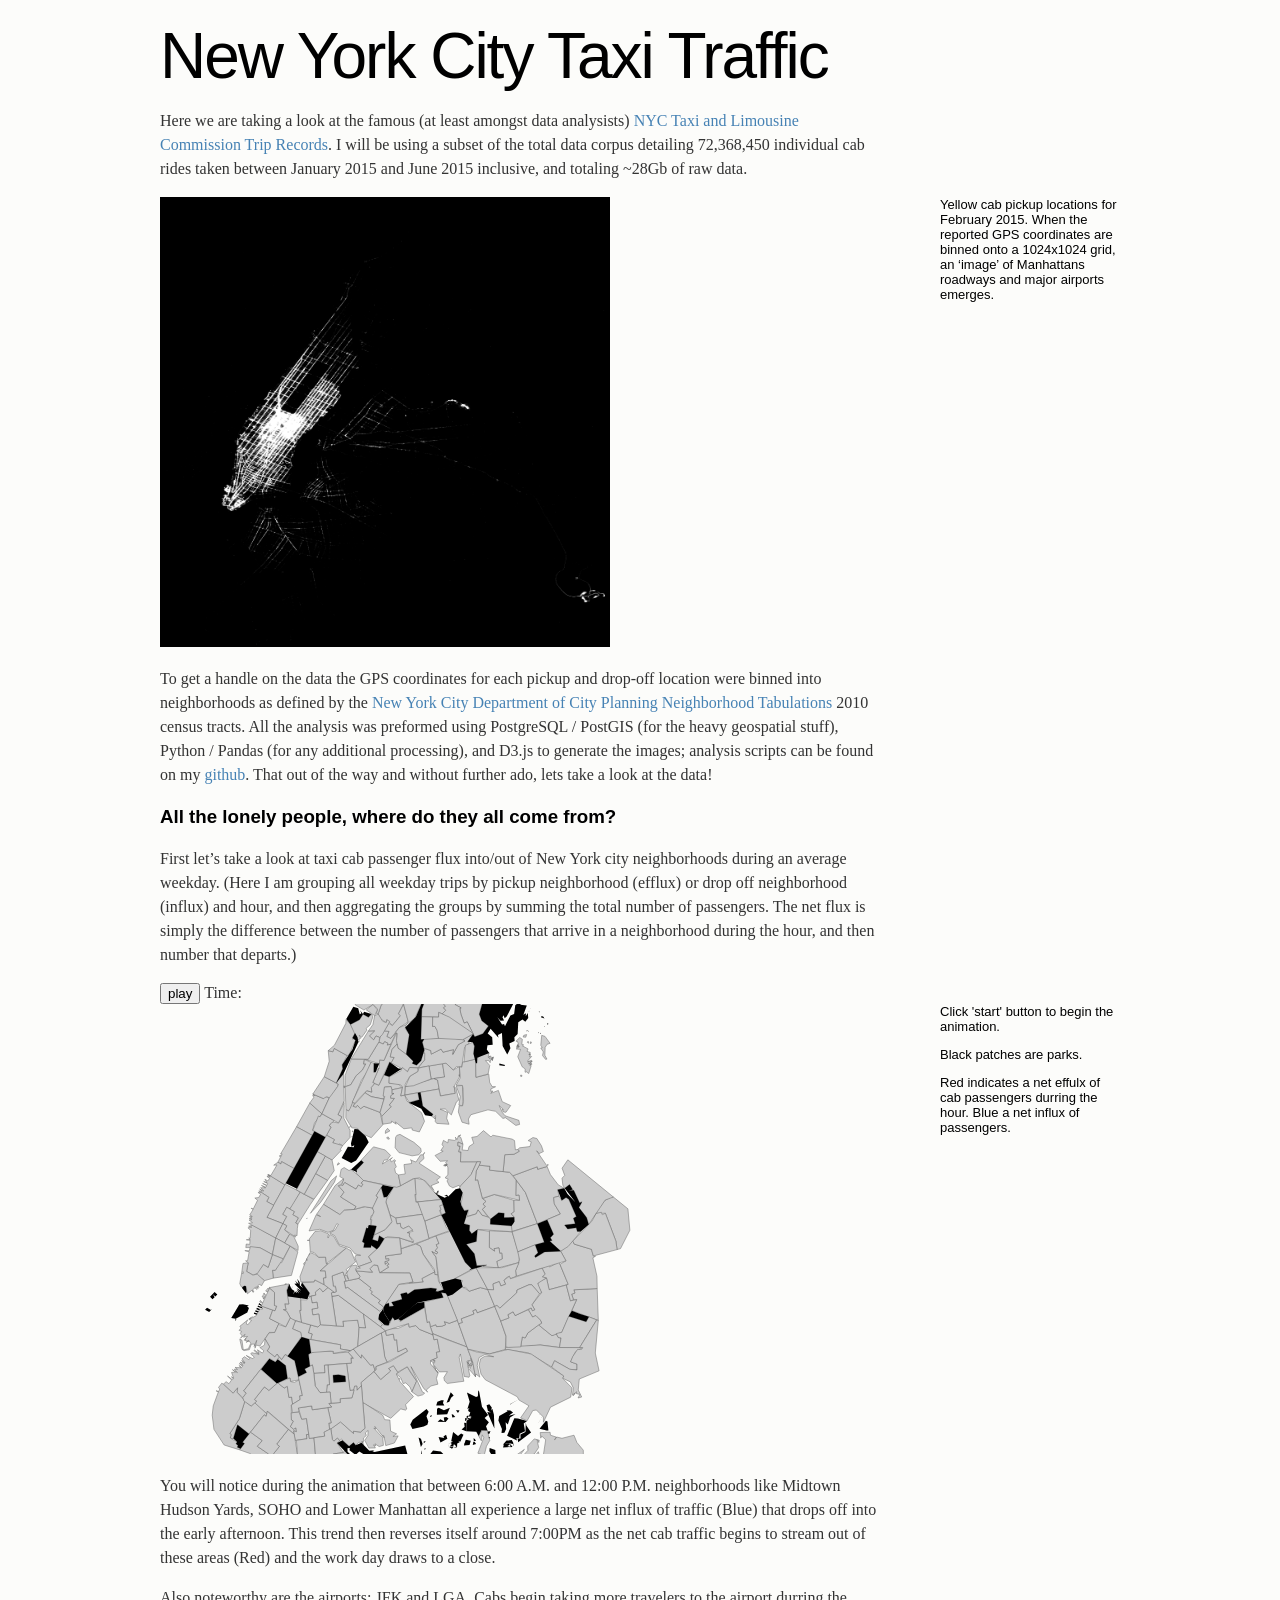
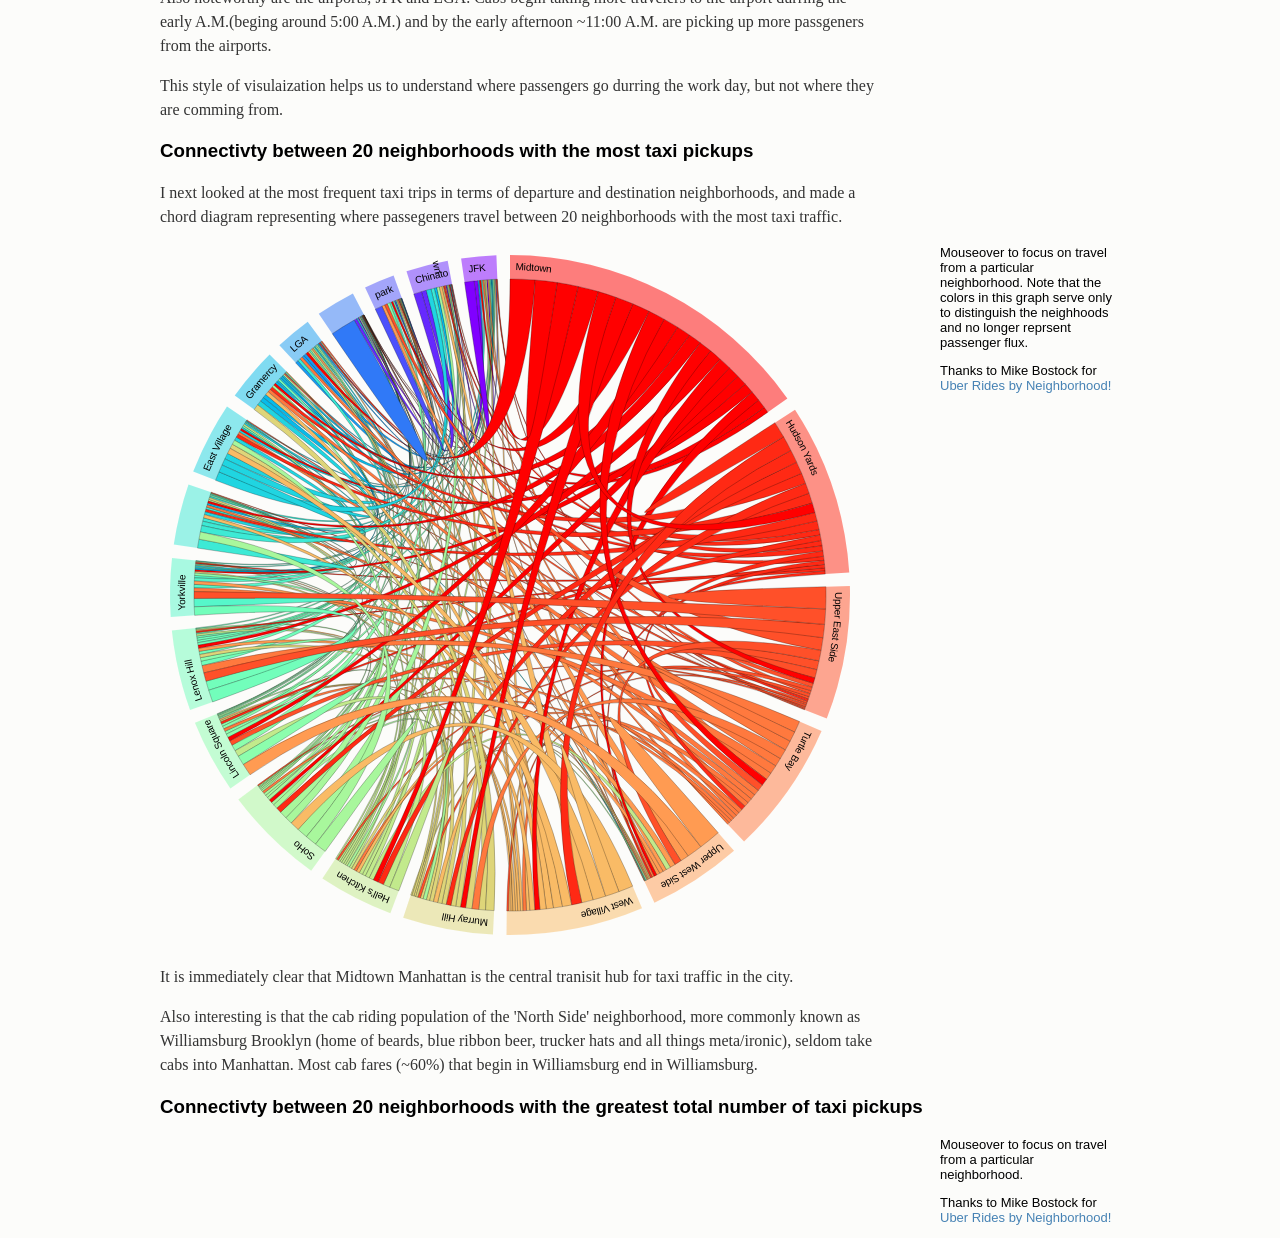
==== commit 94a85974: "Added cab pickup location image" ====
--- a/html/chord_example/chord.html
+++ b/html/chord_example/chord.html
@@ -64,7 +64,15 @@
 <h1>New York City Taxi Traffic</h1>
 
 <p>
-Here we are taking a look at the famous (at least amongst data analysists) <a href=http://www.nyc.gov/html/tlc/html/about/trip_record_data.shtml> NYC Taxi and Limousine Commission Trip Records</a>. I will be using a subset of the total data corpus detailing 72,368,450 individual cab rides taken between January 2015 and June 2015 inclusive, and totaling ~28Gb of raw data. To get a handle on the data the GPS coordinates for each pickup and drop-off location were binned into neighborhoods as defined by the <a href='http://www1.nyc.gov/site/planning/data-maps/open-data.page#other'>New York City Department of City Planning Neighborhood Tabulations</a> 2010 census tracts. All the analysis was preformed using PostgreSQL / PostGIS (for the heavy geospatial stuff) and Python / Pandas (everything else); analysis scripts can be found on my <a href='https://github.com/jfried23/nyc_taxi'>github</a>. That out of the way and without further ado, lets take a look at the data!     
+Here we are taking a look at the famous (at least amongst data analysists) <a href=http://www.nyc.gov/html/tlc/html/about/trip_record_data.shtml> NYC Taxi and Limousine Commission Trip Records</a>. I will be using a subset of the total data corpus detailing 72,368,450 individual cab rides taken between January 2015 and June 2015 inclusive, and totaling ~28Gb of raw data.</p>
+<div id = 'allthelights'>
+<aside>	
+Yellow cab pickup locations for February 2015. When the reported GPS coordinates are binned onto a 1024x1024 grid, an ‘image’ of Manhattans roadways and major airports emerges. 
+</aside>
+<img src='cab_pickups_feb2015.png' height=450 width =450>
+</div>
+
+<p> To get a handle on the data the GPS coordinates for each pickup and drop-off location were binned into neighborhoods as defined by the <a href='http://www1.nyc.gov/site/planning/data-maps/open-data.page#other'>New York City Department of City Planning Neighborhood Tabulations</a> 2010 census tracts. All the analysis was preformed using PostgreSQL / PostGIS (for the heavy geospatial stuff), Python / Pandas (for any additional processing), and D3.js to generate the images; analysis scripts can be found on my <a href='https://github.com/jfried23/nyc_taxi'>github</a>. That out of the way and without further ado, lets take a look at the data!     
 </p>
 
 <h3>All the lonely people, where do they all come from?</h3> 
